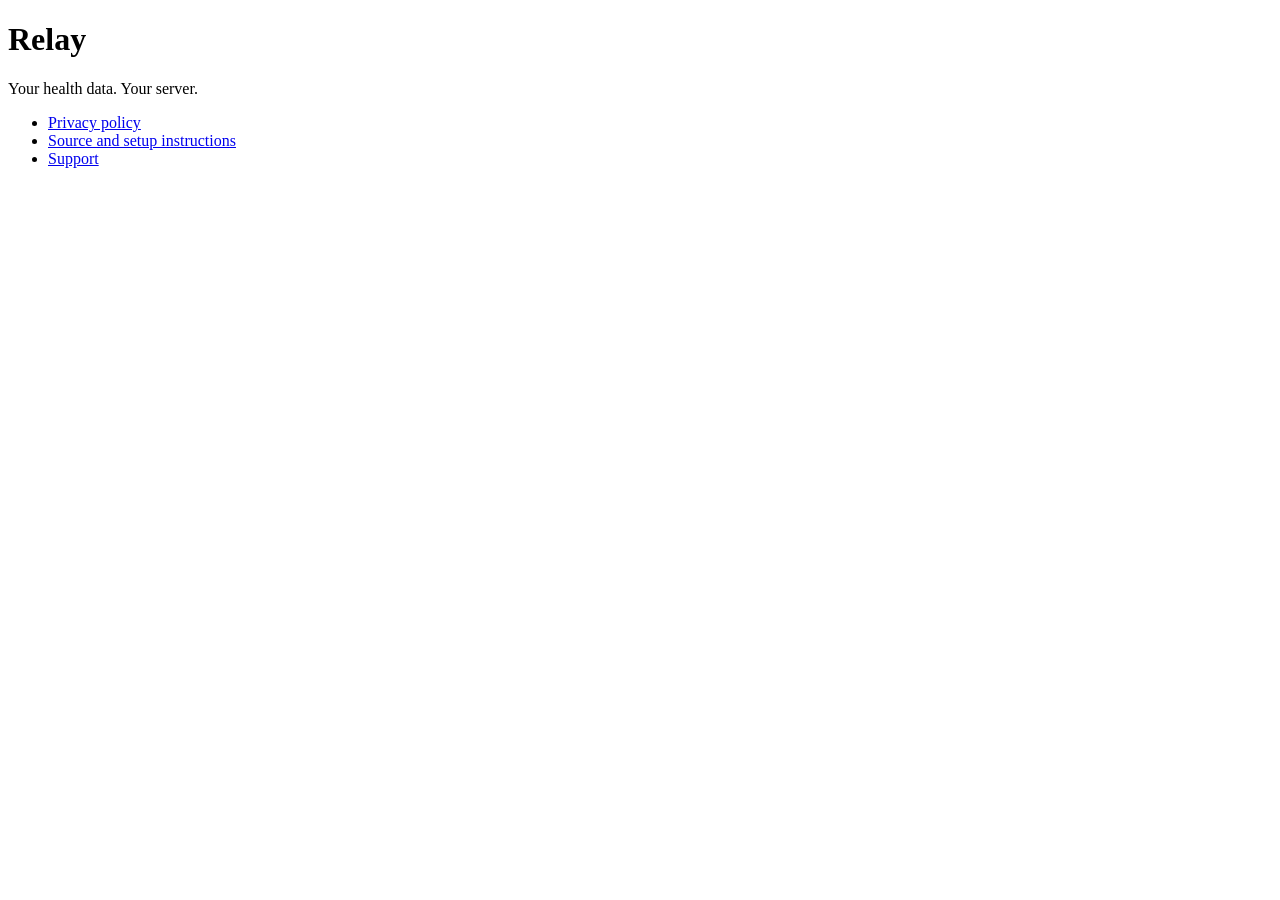
==== index.html @ 7d057d16 "Publish Relay privacy policy" ====
<!doctype html><html lang="en"><head><meta charset="utf-8"><meta name="viewport" content="width=device-width, initial-scale=1"><title>Relay</title></head><body><main><h1>Relay</h1><p>Your health data. Your server.</p><ul><li><a href="privacy.html">Privacy policy</a></li><li><a href="https://github.com/bselleslagh/relay">Source and setup instructions</a></li><li><a href="https://github.com/bselleslagh/relay/issues">Support</a></li></ul></main></body></html>
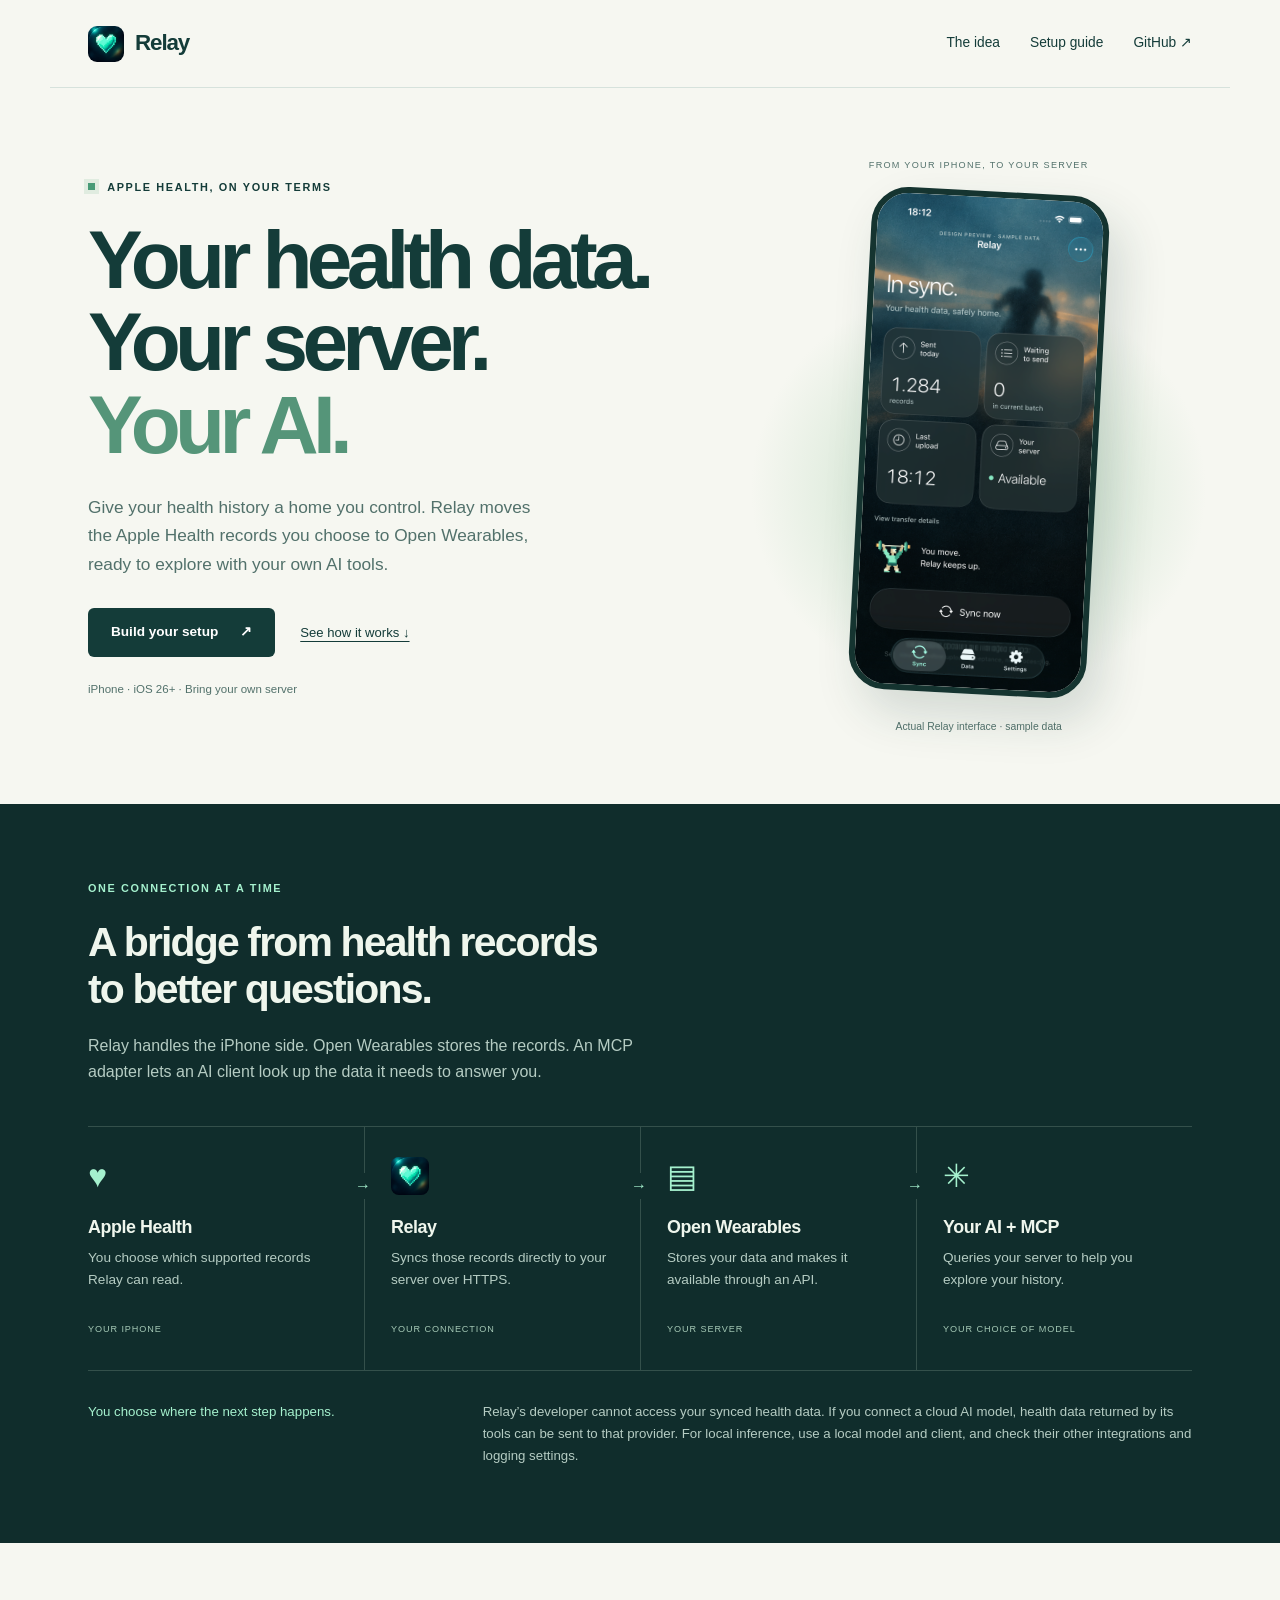
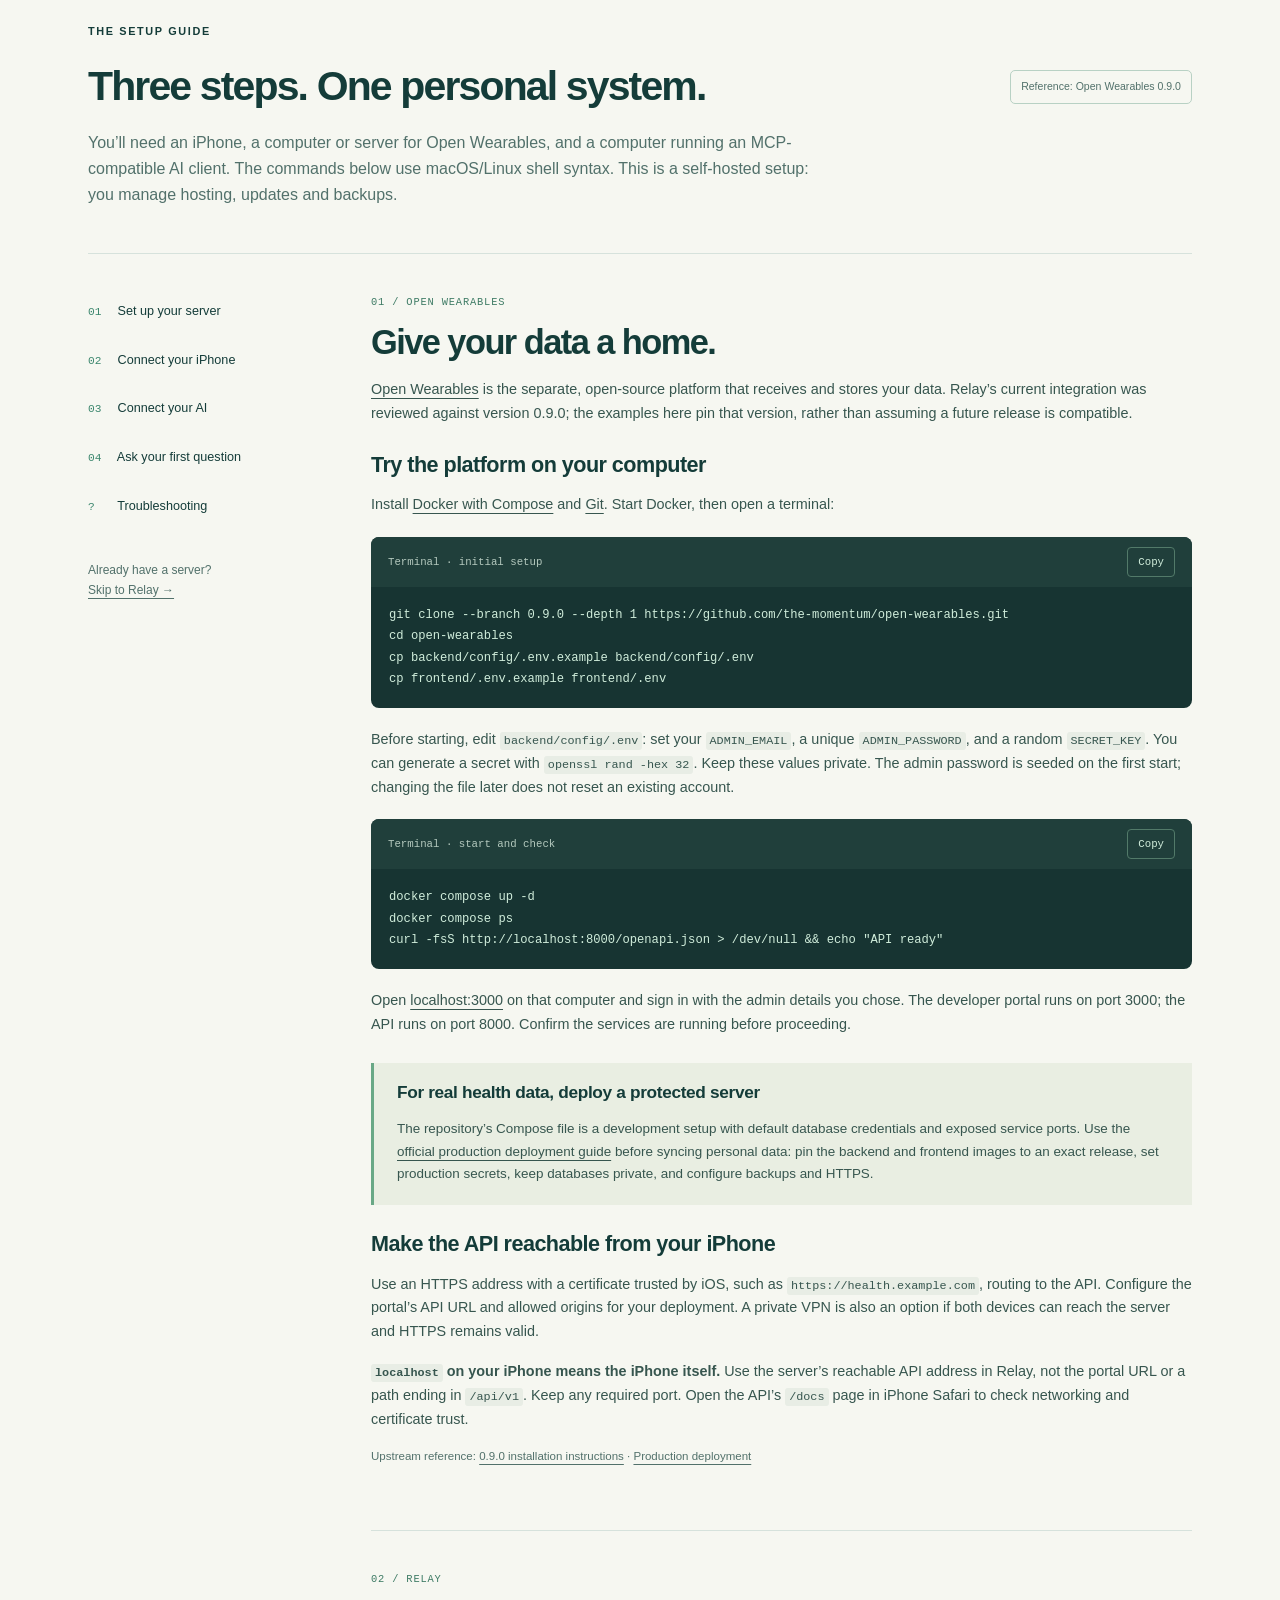
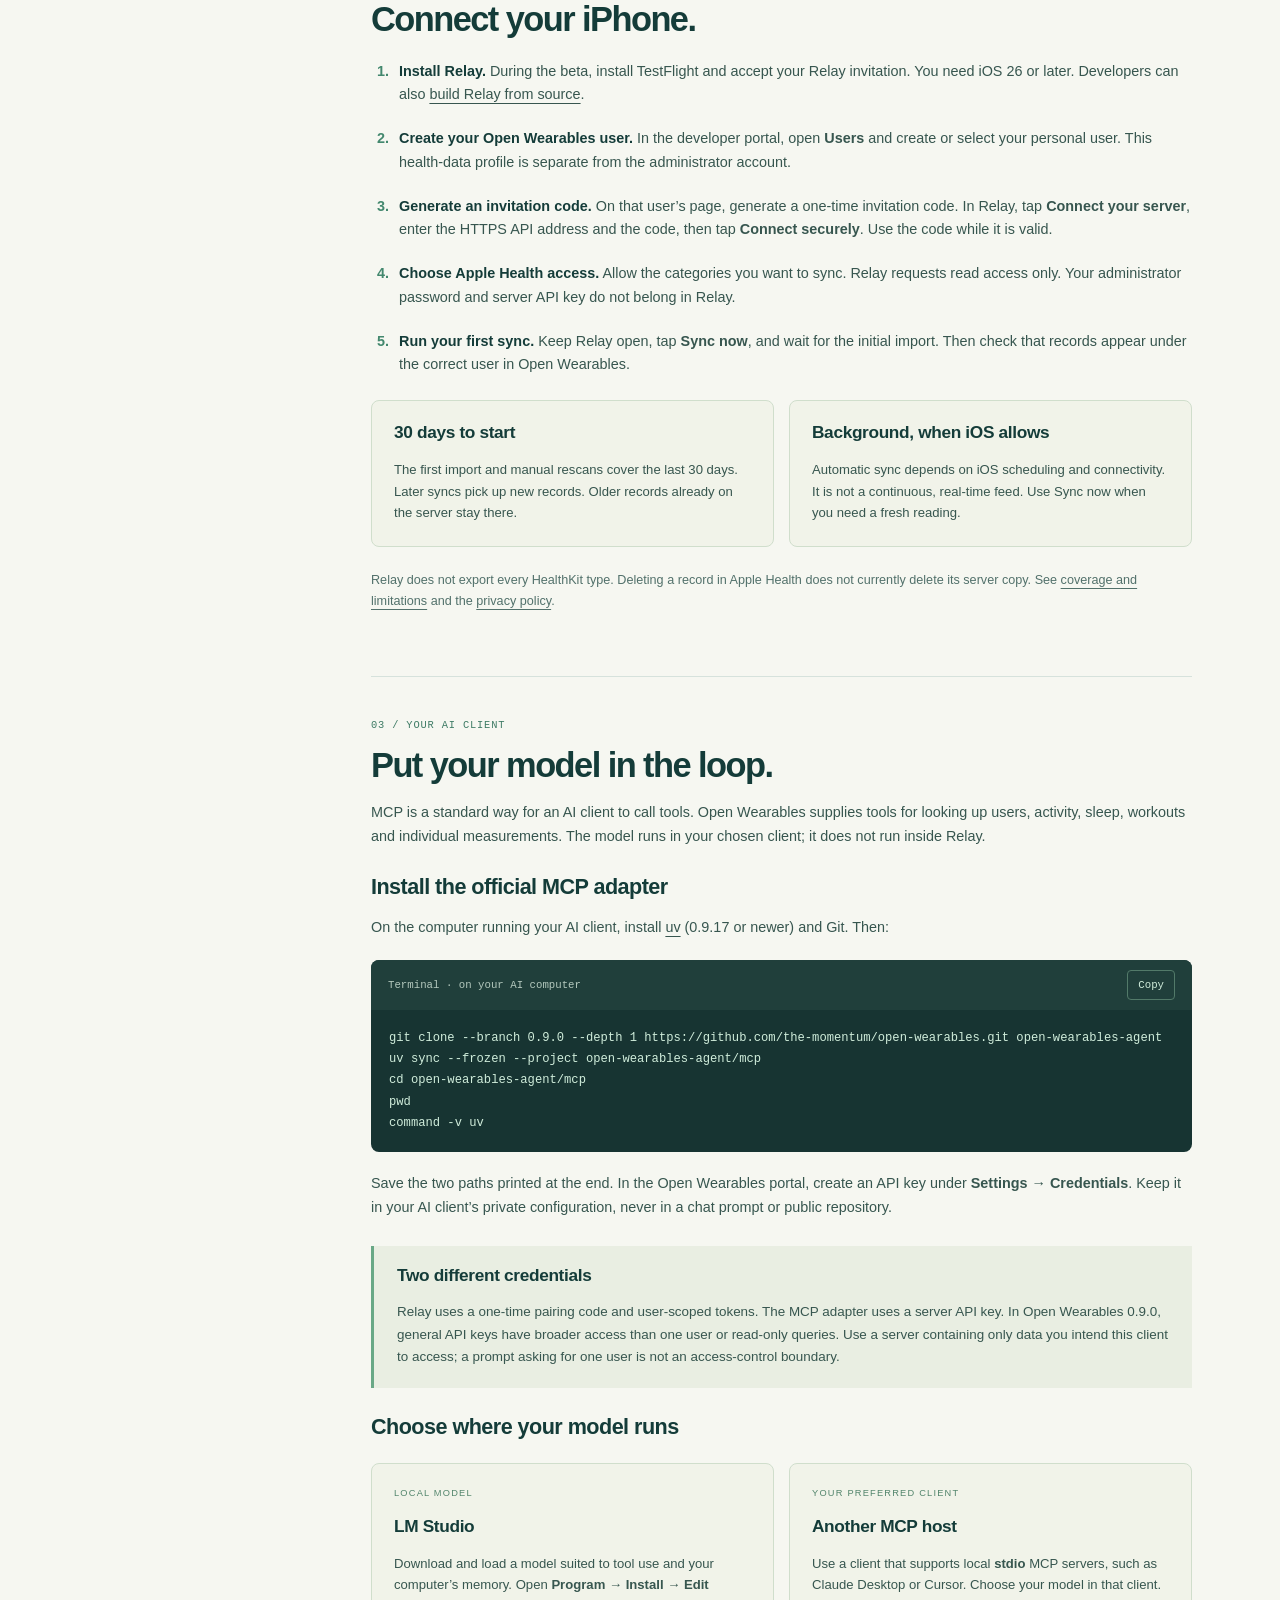
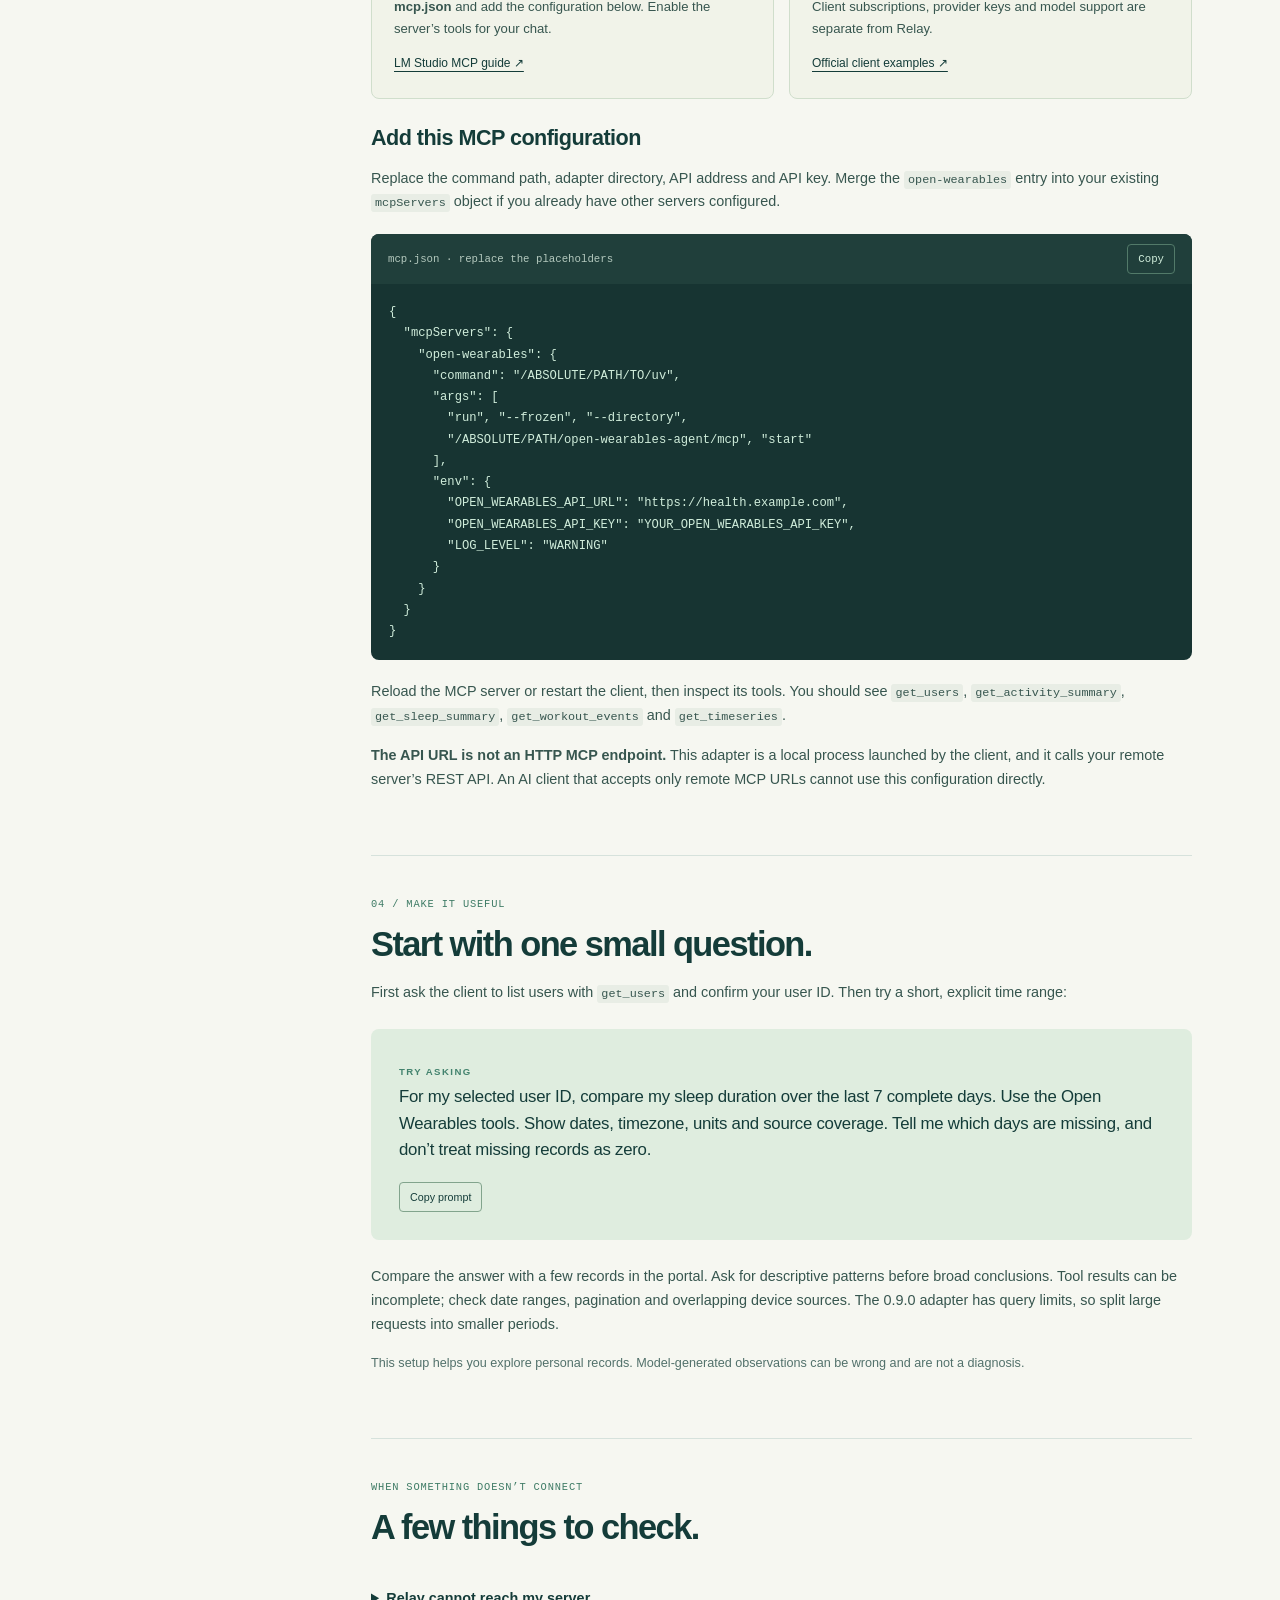
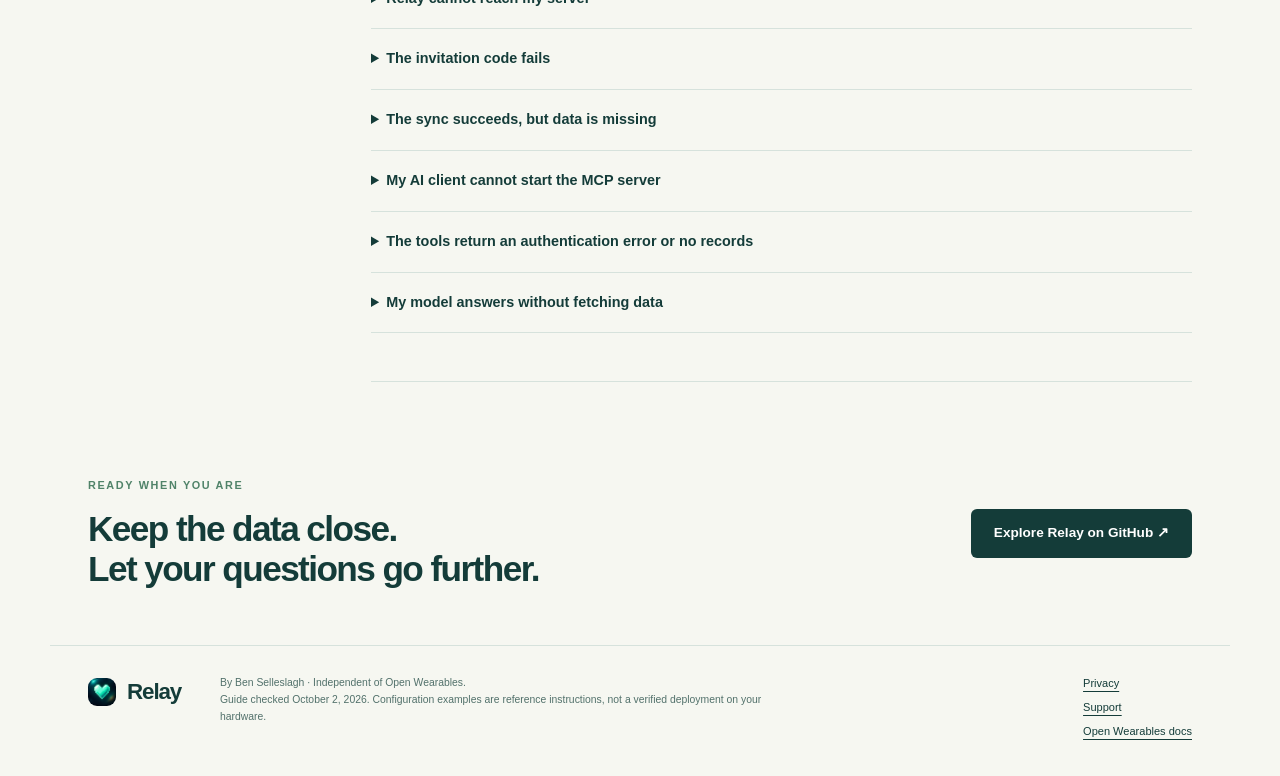
==== commit 6899e0b8: "Publish Relay server and AI setup guide" ====
--- a/index.html
+++ b/index.html
@@ -1 +1,93 @@
-<!doctype html><html lang="en"><head><meta charset="utf-8"><meta name="viewport" content="width=device-width, initial-scale=1"><title>Relay</title></head><body><main><h1>Relay</h1><p>Your health data. Your server.</p><ul><li><a href="privacy.html">Privacy policy</a></li><li><a href="https://github.com/bselleslagh/relay">Source and setup instructions</a></li><li><a href="https://github.com/bselleslagh/relay/issues">Support</a></li></ul></main></body></html>+<!doctype html>
+<html lang="en">
+<head>
+  <meta charset="utf-8">
+  <meta name="viewport" content="width=device-width, initial-scale=1">
+  <meta name="description" content="Connect Apple Health to your own Open Wearables server with Relay, then explore your data using an AI model you choose. A practical setup guide.">
+  <meta name="theme-color" content="#102d2c">
+  <title>Relay — Your health data. Your server. Your AI.</title>
+  <link rel="icon" href="assets/icon.png">
+  <link rel="stylesheet" href="styles.css">
+  <script src="guide.js" defer></script>
+</head>
+<body>
+<a class="skip" href="#main">Skip to content</a>
+<header class="site-header"><a class="brand" href="#"><img src="assets/icon.png" width="36" height="36" alt=""><span>Relay</span></a><nav aria-label="Main navigation"><a href="#how-it-works">The idea</a><a href="#setup">Setup guide</a><a href="https://github.com/bselleslagh/relay">GitHub <span aria-hidden="true">↗</span></a></nav></header>
+<main id="main">
+<section class="hero wrap">
+  <div class="hero-copy"><p class="eyebrow"><span class="status-dot"></span> APPLE HEALTH, ON YOUR TERMS</p><h1>Your health data.<br>Your server.<br><span>Your AI.</span></h1><p class="intro">Give your health history a home you control. Relay moves the Apple Health records you choose to Open Wearables, ready to explore with your own AI tools.</p><div class="actions"><a class="button primary" href="#setup">Build your setup <span aria-hidden="true">↗</span></a><a class="text-link" href="#how-it-works">See how it works ↓</a></div><p class="fine">iPhone · iOS 26+ · Bring your own server</p></div>
+  <figure class="phone-figure"><div class="orbit-label">FROM YOUR IPHONE, TO YOUR SERVER</div><img class="phone" src="assets/relay-sync.png" width="506" height="1100" alt="Relay’s Sync screen, showing transfer status, server availability and a pixel athlete. Demo data."><figcaption>Actual Relay interface · sample data</figcaption></figure>
+</section>
+<section id="how-it-works" class="flow-section"><div class="wrap"><p class="eyebrow">ONE CONNECTION AT A TIME</p><h2>A bridge from health records<br>to better questions.</h2><p class="section-intro">Relay handles the iPhone side. Open Wearables stores the records. An MCP adapter lets an AI client look up the data it needs to answer you.</p>
+<ol class="flow"><li><span class="flow-icon" aria-hidden="true">♥</span><h3>Apple Health</h3><p>You choose which supported records Relay can read.</p><span class="flow-caption">YOUR IPHONE</span></li><li><img class="flow-icon" src="assets/icon.png" width="38" height="38" alt=""><h3>Relay</h3><p>Syncs those records directly to your server over HTTPS.</p><span class="flow-caption">YOUR CONNECTION</span></li><li><span class="flow-icon" aria-hidden="true">▤</span><h3>Open Wearables</h3><p>Stores your data and makes it available through an API.</p><span class="flow-caption">YOUR SERVER</span></li><li><span class="flow-icon" aria-hidden="true">✳</span><h3>Your AI + MCP</h3><p>Queries your server to help you explore your history.</p><span class="flow-caption">YOUR CHOICE OF MODEL</span></li></ol>
+<div class="privacy-note"><strong>You choose where the next step happens.</strong><p>Relay’s developer cannot access your synced health data. If you connect a cloud AI model, health data returned by its tools can be sent to that provider. For local inference, use a local model and client, and check their other integrations and logging settings.</p></div>
+</div></section>
+<section id="setup" class="wrap setup"><div class="section-heading"><div><p class="eyebrow">THE SETUP GUIDE</p><h2>Three steps. One personal system.</h2></div><span class="version-tag">Reference: Open Wearables 0.9.0</span></div><p class="section-intro">You’ll need an iPhone, a computer or server for Open Wearables, and a computer running an MCP-compatible AI client. The commands below use macOS/Linux shell syntax. This is a self-hosted setup: you manage hosting, updates and backups.</p>
+<div class="guide-layout"><aside class="guide-nav"><nav aria-label="Setup steps"><a href="#server"><span>01</span> Set up your server</a><a href="#relay"><span>02</span> Connect your iPhone</a><a href="#ai"><span>03</span> Connect your AI</a><a href="#first-question"><span>04</span> Ask your first question</a><a href="#troubleshooting"><span>?</span> Troubleshooting</a></nav><p>Already have a server?<br><a href="#relay">Skip to Relay →</a></p></aside>
+<div class="guide-content">
+<article id="server" class="step"><div class="step-label">01 / OPEN WEARABLES</div><h2>Give your data a home.</h2><p><a href="https://github.com/the-momentum/open-wearables">Open Wearables</a> is the separate, open-source platform that receives and stores your data. Relay’s current integration was reviewed against version 0.9.0; the examples here pin that version, rather than assuming a future release is compatible.</p>
+<h3>Try the platform on your computer</h3><p>Install <a href="https://docs.docker.com/get-started/get-docker/">Docker with Compose</a> and <a href="https://git-scm.com/downloads">Git</a>. Start Docker, then open a terminal:</p>
+<div class="code-block"><div class="code-title"><span>Terminal · initial setup</span><button type="button" data-copy="server-install">Copy</button></div><pre><code id="server-install">git clone --branch 0.9.0 --depth 1 https://github.com/the-momentum/open-wearables.git
+cd open-wearables
+cp backend/config/.env.example backend/config/.env
+cp frontend/.env.example frontend/.env</code></pre></div>
+<p>Before starting, edit <code>backend/config/.env</code>: set your <code>ADMIN_EMAIL</code>, a unique <code>ADMIN_PASSWORD</code>, and a random <code>SECRET_KEY</code>. You can generate a secret with <code>openssl rand -hex 32</code>. Keep these values private. The admin password is seeded on the first start; changing the file later does not reset an existing account.</p>
+<div class="code-block"><div class="code-title"><span>Terminal · start and check</span><button type="button" data-copy="server-start">Copy</button></div><pre><code id="server-start">docker compose up -d
+docker compose ps
+curl -fsS http://localhost:8000/openapi.json > /dev/null && echo "API ready"</code></pre></div>
+<p>Open <a href="http://localhost:3000">localhost:3000</a> on that computer and sign in with the admin details you chose. The developer portal runs on port 3000; the API runs on port 8000. Confirm the services are running before proceeding.</p>
+<aside class="callout"><h4>For real health data, deploy a protected server</h4><p>The repository’s Compose file is a development setup with default database credentials and exposed service ports. Use the <a href="https://openwearables.io/docs/deployment/docker">official production deployment guide</a> before syncing personal data: pin the backend and frontend images to an exact release, set production secrets, keep databases private, and configure backups and HTTPS.</p></aside>
+<h3>Make the API reachable from your iPhone</h3><p>Use an HTTPS address with a certificate trusted by iOS, such as <code>https://health.example.com</code>, routing to the API. Configure the portal’s API URL and allowed origins for your deployment. A private VPN is also an option if both devices can reach the server and HTTPS remains valid.</p><p><strong><code>localhost</code> on your iPhone means the iPhone itself.</strong> Use the server’s reachable API address in Relay, not the portal URL or a path ending in <code>/api/v1</code>. Keep any required port. Open the API’s <code>/docs</code> page in iPhone Safari to check networking and certificate trust.</p>
+<p class="source">Upstream reference: <a href="https://github.com/the-momentum/open-wearables/blob/0.9.0/README.md#getting-started">0.9.0 installation instructions</a> · <a href="https://openwearables.io/docs/deployment/docker">Production deployment</a></p>
+</article>
+<article id="relay" class="step"><div class="step-label">02 / RELAY</div><h2>Connect your iPhone.</h2><ol class="numbered"><li><strong>Install Relay.</strong> During the beta, install TestFlight and accept your Relay invitation. You need iOS 26 or later. Developers can also <a href="https://github.com/bselleslagh/relay#get-started">build Relay from source</a>.</li><li><strong>Create your Open Wearables user.</strong> In the developer portal, open <b>Users</b> and create or select your personal user. This health-data profile is separate from the administrator account.</li><li><strong>Generate an invitation code.</strong> On that user’s page, generate a one-time invitation code. In Relay, tap <b>Connect your server</b>, enter the HTTPS API address and the code, then tap <b>Connect securely</b>. Use the code while it is valid.</li><li><strong>Choose Apple Health access.</strong> Allow the categories you want to sync. Relay requests read access only. Your administrator password and server API key do not belong in Relay.</li><li><strong>Run your first sync.</strong> Keep Relay open, tap <b>Sync now</b>, and wait for the initial import. Then check that records appear under the correct user in Open Wearables.</li></ol>
+<div class="two-up"><div class="small-card"><h4>30 days to start</h4><p>The first import and manual rescans cover the last 30 days. Later syncs pick up new records. Older records already on the server stay there.</p></div><div class="small-card"><h4>Background, when iOS allows</h4><p>Automatic sync depends on iOS scheduling and connectivity. It is not a continuous, real-time feed. Use Sync now when you need a fresh reading.</p></div></div>
+<p class="quiet">Relay does not export every HealthKit type. Deleting a record in Apple Health does not currently delete its server copy. See <a href="https://github.com/bselleslagh/relay/blob/main/docs/COVERAGE.md">coverage and limitations</a> and the <a href="privacy.html">privacy policy</a>.</p>
+</article>
+<article id="ai" class="step"><div class="step-label">03 / YOUR AI CLIENT</div><h2>Put your model in the loop.</h2><p>MCP is a standard way for an AI client to call tools. Open Wearables supplies tools for looking up users, activity, sleep, workouts and individual measurements. The model runs in your chosen client; it does not run inside Relay.</p>
+<h3>Install the official MCP adapter</h3><p>On the computer running your AI client, install <a href="https://docs.astral.sh/uv/getting-started/installation/">uv</a> (0.9.17 or newer) and Git. Then:</p>
+<div class="code-block"><div class="code-title"><span>Terminal · on your AI computer</span><button type="button" data-copy="mcp-install">Copy</button></div><pre><code id="mcp-install">git clone --branch 0.9.0 --depth 1 https://github.com/the-momentum/open-wearables.git open-wearables-agent
+uv sync --frozen --project open-wearables-agent/mcp
+cd open-wearables-agent/mcp
+pwd
+command -v uv</code></pre></div>
+<p>Save the two paths printed at the end. In the Open Wearables portal, create an API key under <b>Settings → Credentials</b>. Keep it in your AI client’s private configuration, never in a chat prompt or public repository.</p>
+<aside class="callout"><h4>Two different credentials</h4><p>Relay uses a one-time pairing code and user-scoped tokens. The MCP adapter uses a server API key. In Open Wearables 0.9.0, general API keys have broader access than one user or read-only queries. Use a server containing only data you intend this client to access; a prompt asking for one user is not an access-control boundary.</p></aside>
+<h3>Choose where your model runs</h3><div class="two-up"><div class="small-card"><span class="pill">LOCAL MODEL</span><h4>LM Studio</h4><p>Download and load a model suited to tool use and your computer’s memory. Open <b>Program → Install → Edit mcp.json</b> and add the configuration below. Enable the server’s tools for your chat.</p><a href="https://lmstudio.ai/docs/app/mcp">LM Studio MCP guide ↗</a></div><div class="small-card"><span class="pill">YOUR PREFERRED CLIENT</span><h4>Another MCP host</h4><p>Use a client that supports local <b>stdio</b> MCP servers, such as Claude Desktop or Cursor. Choose your model in that client. Client subscriptions, provider keys and model support are separate from Relay.</p><a href="https://github.com/the-momentum/open-wearables/blob/0.9.0/mcp/README.md">Official client examples ↗</a></div></div>
+<h3>Add this MCP configuration</h3><p>Replace the command path, adapter directory, API address and API key. Merge the <code>open-wearables</code> entry into your existing <code>mcpServers</code> object if you already have other servers configured.</p>
+<div class="code-block"><div class="code-title"><span>mcp.json · replace the placeholders</span><button type="button" data-copy="mcp-json">Copy</button></div><pre><code id="mcp-json">{
+  "mcpServers": {
+    "open-wearables": {
+      "command": "/ABSOLUTE/PATH/TO/uv",
+      "args": [
+        "run", "--frozen", "--directory",
+        "/ABSOLUTE/PATH/open-wearables-agent/mcp", "start"
+      ],
+      "env": {
+        "OPEN_WEARABLES_API_URL": "https://health.example.com",
+        "OPEN_WEARABLES_API_KEY": "YOUR_OPEN_WEARABLES_API_KEY",
+        "LOG_LEVEL": "WARNING"
+      }
+    }
+  }
+}</code></pre></div>
+<p>Reload the MCP server or restart the client, then inspect its tools. You should see <code>get_users</code>, <code>get_activity_summary</code>, <code>get_sleep_summary</code>, <code>get_workout_events</code> and <code>get_timeseries</code>.</p><p><strong>The API URL is not an HTTP MCP endpoint.</strong> This adapter is a local process launched by the client, and it calls your remote server’s REST API. An AI client that accepts only remote MCP URLs cannot use this configuration directly.</p>
+</article>
+<article id="first-question" class="step"><div class="step-label">04 / MAKE IT USEFUL</div><h2>Start with one small question.</h2><p>First ask the client to list users with <code>get_users</code> and confirm your user ID. Then try a short, explicit time range:</p><div class="prompt-card"><span class="eyebrow">TRY ASKING</span><blockquote id="sample-prompt">For my selected user ID, compare my sleep duration over the last 7 complete days. Use the Open Wearables tools. Show dates, timezone, units and source coverage. Tell me which days are missing, and don’t treat missing records as zero.</blockquote><button type="button" data-copy="sample-prompt">Copy prompt</button></div>
+<p>Compare the answer with a few records in the portal. Ask for descriptive patterns before broad conclusions. Tool results can be incomplete; check date ranges, pagination and overlapping device sources. The 0.9.0 adapter has query limits, so split large requests into smaller periods.</p><p class="quiet">This setup helps you explore personal records. Model-generated observations can be wrong and are not a diagnosis.</p>
+</article>
+<article id="troubleshooting" class="step"><div class="step-label">WHEN SOMETHING DOESN’T CONNECT</div><h2>A few things to check.</h2>
+<details><summary>Relay cannot reach my server</summary><p>Check the API address in iPhone Safari, HTTPS certificate trust, VPN connectivity and the reverse proxy. A portal on port 3000 is not the API on port 8000. Do not use your computer’s localhost address on the phone.</p></details>
+<details><summary>The invitation code fails</summary><p>Generate a fresh code for the intended user. Codes are single-use and expire. Enter the invitation code in Relay, not an administrator password or MCP API key.</p></details>
+<details><summary>The sync succeeds, but data is missing</summary><p>Check the correct user, supported data types, Health permissions and the 30-day import window. iOS does not tell Relay which read permissions you denied. After changing access in Health, use Relay’s Settings → History → Rescan last 30 days.</p></details>
+<details><summary>My AI client cannot start the MCP server</summary><p>Use absolute paths for uv and the MCP directory. Check that uv is installed for the same OS/user as the client, dependencies installed successfully, and the client supports stdio MCP. Read its MCP logs for startup errors.</p></details>
+<details><summary>The tools return an authentication error or no records</summary><p>Use a valid Open Wearables API key, the API base URL without /api/v1, and a network route from the AI computer to the server. Confirm the user ID, date range and completed phone sync. An AI provider’s API key cannot authenticate to Open Wearables.</p></details>
+<details><summary>My model answers without fetching data</summary><p>Enable the MCP tools in the chat and choose a model that handles tool calls. Ask it to call get_users explicitly and inspect the tool result. If the model cannot use tools reliably, switch models instead of trusting invented health summaries.</p></details>
+</article>
+</div></div></section>
+<section class="closing wrap"><div><p class="eyebrow">READY WHEN YOU ARE</p><h2>Keep the data close.<br>Let your questions go further.</h2></div><a class="button primary" href="https://github.com/bselleslagh/relay">Explore Relay on GitHub ↗</a></section>
+</main>
+<footer class="wrap"><a class="brand" href="#"><img src="assets/icon.png" width="28" height="28" alt="">Relay</a><p>By Ben Selleslagh · Independent of Open Wearables.<br>Guide checked October 2, 2026. Configuration examples are reference instructions, not a verified deployment on your hardware.</p><nav aria-label="Footer"><a href="privacy.html">Privacy</a><a href="https://github.com/bselleslagh/relay/issues">Support</a><a href="https://openwearables.io/docs">Open Wearables docs</a></nav></footer>
+<div class="sr-only" role="status" id="copy-status" aria-live="polite"></div>
+</body>
+</html>
--- a/styles.css
+++ b/styles.css
@@ -0,0 +1,3 @@
+:root{color-scheme:light;--ink:#143c39;--muted:#52716b;--mint:#a5f1ce;--line:#d6e2dc;--paper:#f6f7f1;--dark:#102d2c;font-family:Inter,-apple-system,BlinkMacSystemFont,"Segoe UI",sans-serif;font-size:16px;line-height:1.65}*{box-sizing:border-box}html{scroll-behavior:smooth;scroll-padding-top:100px}body{margin:0;background:var(--paper);color:var(--ink)}a{color:inherit;text-underline-offset:4px}a:hover{color:#267967}button,a{touch-action:manipulation}button{font:inherit;cursor:pointer}a:focus-visible,button:focus-visible,summary:focus-visible{outline:3px solid #299b74;outline-offset:5px}h1,h2,h3,h4,p,figure{margin:0}h1,h2,h3,h4{line-height:1.14;font-weight:550;letter-spacing:-.045em}p{margin:1rem 0}h2{font-size:clamp(2rem,3.2vw,3rem)}h3{font-size:1.35rem;margin:1.7rem 0 .7rem;letter-spacing:-.025em}h4{font-size:1.08rem;letter-spacing:-.02em}img{max-width:100%;height:auto}.wrap{max-width:1180px;padding:0 38px;margin:auto}.site-header{height:88px;display:flex;align-items:center;justify-content:space-between;max-width:1180px;margin:auto;padding:0 38px;border-bottom:1px solid var(--line)}.brand{display:inline-flex;gap:11px;align-items:center;text-decoration:none;font-size:1.4rem;font-weight:650;letter-spacing:-.05em}.brand img{border-radius:9px}.site-header nav{display:flex;gap:30px;font-size:.86rem}.site-header nav a{text-decoration:none}.hero{display:grid;grid-template-columns:1.4fr 1fr;align-items:center;gap:80px;padding-top:70px;padding-bottom:68px}.eyebrow{font-size:.68rem;letter-spacing:.15em;font-weight:700;margin:0 0 22px}.status-dot{display:inline-block;width:7px;height:7px;background:#489b77;margin:0 8px 1px 0;box-shadow:0 0 0 4px #e0ece0}.hero h1{font-size:clamp(3.6rem,6.4vw,5.5rem);letter-spacing:-.07em;line-height:1.01}.hero h1 span{color:#559579}.intro{font-size:1.08rem;max-width:460px;color:var(--muted);margin:26px 0 30px}.actions{display:flex;gap:25px;align-items:center;flex-wrap:wrap}.button{display:inline-flex;align-items:center;justify-content:center;gap:22px;padding:13px 23px;border-radius:6px;text-decoration:none;font-size:.85rem;font-weight:600}.primary{background:var(--ink);color:#fff}.primary:hover{background:#255d51;color:#fff}.text-link{font-size:.82rem}.fine{font-size:.72rem;color:var(--muted);margin-top:23px}.phone-figure{text-align:center;position:relative}.phone-figure:before{content:"";position:absolute;inset:18% -8% 3%;border-radius:50%;background:radial-gradient(ellipse,#c1ddc4,transparent 65%);z-index:-1}.phone{display:block;width:238px;margin:0 auto;border:6px solid #153430;border-radius:37px;box-shadow:14px 22px 48px #193f3829;transform:rotate(3deg)}.orbit-label{font-size:.57rem;letter-spacing:.14em;color:var(--muted);margin:0 0 18px}figcaption{font-size:.65rem;color:var(--muted);margin-top:24px}.flow-section{background:var(--dark);color:#eff6ed;padding:76px 0}.flow-section .eyebrow{color:var(--mint)}.section-intro{max-width:740px;color:var(--muted);margin:20px 0 35px}.flow-section .section-intro{color:#b5ccc3;max-width:600px}.flow{display:grid;grid-template-columns:repeat(4,1fr);list-style:none;padding:0;margin:40px 0 0;border-top:1px solid #34504b;border-bottom:1px solid #34504b}.flow li{padding:30px 28px 30px 0;position:relative}.flow li+li{padding-left:26px;border-left:1px solid #34504b}.flow li+li:before{content:"→";position:absolute;left:-10px;top:46px;background:var(--dark);color:var(--mint)}.flow-icon{display:flex;font-size:2rem;line-height:1;align-items:center;height:38px;color:var(--mint);border-radius:8px}.flow h3{font-size:1.12rem;margin:22px 0 10px}.flow p{font-size:.85rem;color:#b5ccc3;margin:0 0 22px}.flow-caption{font-size:.57rem;letter-spacing:.1em;color:#a5c9b6}.privacy-note{display:grid;grid-template-columns:1fr 2fr;gap:40px;padding-top:30px;font-size:.83rem}.privacy-note strong{font-weight:500;color:var(--mint)}.privacy-note p{margin:0;color:#b5ccc3}.setup{padding-top:80px;padding-bottom:35px}.section-heading{display:flex;align-items:end;gap:20px;justify-content:space-between}.version-tag{font-size:.66rem;white-space:nowrap;border:1px solid #b8d1c4;border-radius:5px;padding:7px 10px;color:var(--muted);margin-bottom:6px}.guide-layout{display:grid;grid-template-columns:218px minmax(0,1fr);gap:65px;border-top:1px solid var(--line);margin-top:44px}.guide-nav{padding-top:38px}.guide-nav nav{position:sticky;top:32px;display:grid;gap:10px}.guide-nav nav a{font-size:.79rem;padding:9px 0;text-decoration:none}.guide-nav nav span{color:#3c876e;display:inline-block;width:26px;font: .7rem ui-monospace,monospace}.guide-nav>p{font-size:.75rem;color:var(--muted);margin-top:35px}.step{padding:42px 0 48px;border-bottom:1px solid var(--line)}.step-label{color:#3e7b65;font: .65rem ui-monospace,SFMono-Regular,monospace;letter-spacing:.08em;margin-bottom:15px}.step h2{font-size:2.15rem}.step p,.numbered{font-size:.9rem}.step p{color:#37564f}.step code{font-size:.82em;background:#e8ede5;padding:2px 4px;border-radius:3px;overflow-wrap:anywhere}.code-block{background:#173432;border-radius:8px;overflow:hidden;margin:20px 0;color:#d0eddb}.code-title{display:flex;align-items:center;justify-content:space-between;background:#203f3b;padding:10px 17px;font: .67rem ui-monospace,monospace;color:#b4c9be}.code-title button,.prompt-card button{border:1px solid #527a69;background:transparent;color:#d0eddb;border-radius:4px;padding:3px 10px;font-size:.67rem;min-height:30px}.code-title button:hover{background:#375e4c}pre{margin:0;padding:18px;overflow:auto;line-height:1.75;font: .76rem/1.75 ui-monospace,SFMono-Regular,Consolas,monospace;tab-size:2}.step pre code{background:none;border-radius:0;padding:0;font:inherit;overflow-wrap:normal}.callout{border-left:3px solid #69a886;background:#e9eee2;padding:20px 23px;margin:26px 0}.callout p{margin-bottom:0;font-size:.84rem}.source{font-size:.72rem!important;color:var(--muted)!important}.numbered{padding-left:22px}.numbered li{padding-left:6px;margin:20px 0;color:#37564f}.numbered li::marker{color:#43886e;font-weight:600}.numbered strong{color:var(--ink)}.two-up{display:grid;grid-template-columns:1fr 1fr;gap:15px;margin:23px 0}.small-card{border:1px solid #d0decc;border-radius:8px;padding:22px;background:#f1f3e9}.small-card p{font-size:.82rem;margin-bottom:0}.small-card a{font-size:.75rem;display:inline-block;margin-top:15px}.pill{font-size:.58rem;letter-spacing:.13em;color:#51846b;display:block;margin-bottom:16px}.quiet{font-size:.79rem!important;color:var(--muted)!important}.prompt-card{background:#dfeddf;border-radius:8px;padding:28px;margin:25px 0}.prompt-card .eyebrow{font-size:.6rem;color:#43836e}.prompt-card blockquote{margin:0;font-size:1.05rem;line-height:1.6;letter-spacing:-.015em}.prompt-card button{color:var(--ink);margin-top:18px;border-color:#82a48d}details{border-bottom:1px solid var(--line);padding:18px 0}details:first-of-type{margin-top:22px}summary{font-size:.9rem;font-weight:550;cursor:pointer;padding-right:15px}details p{font-size:.83rem!important;margin-bottom:2px}.closing{margin-top:15px;padding-top:45px;padding-bottom:55px;display:flex;justify-content:space-between;align-items:center;gap:35px}.closing h2{font-size:2.2rem}.closing .eyebrow{margin-bottom:14px;color:#508369}footer{border-top:1px solid var(--line);display:grid;grid-template-columns:100px 1fr auto;gap:32px;align-items:start;padding-top:28px!important;padding-bottom:35px!important}footer p{font-size:.65rem;color:var(--muted);margin:0;max-width:560px}footer nav{display:grid;gap:6px;font-size:.69rem}.sr-only,.skip{position:absolute;width:1px;height:1px;overflow:hidden;clip-path:inset(50%)}.skip:focus{width:auto;height:auto;clip-path:none;top:10px;left:10px;padding:10px;background:white;z-index:10}@media(max-width:950px){.hero{gap:35px}.guide-layout{gap:35px;grid-template-columns:180px minmax(0,1fr)}.section-heading{display:block}.version-tag{display:inline-block;margin-top:20px}.flow li{padding-right:15px}.flow li+li{padding-left:18px}footer{grid-template-columns:100px 1fr}footer nav{grid-column:2;display:flex;flex-wrap:wrap;gap:20px}}@media(max-width:680px){html{scroll-padding-top:24px}.wrap,.site-header{padding-left:23px;padding-right:23px}.site-header{height:75px}.site-header nav{gap:17px;font-size:.74rem}.site-header nav a:first-child{display:none}.hero{grid-template-columns:1fr;gap:40px;padding-top:48px;padding-bottom:48px}.hero h1{font-size:3.8rem}.intro{font-size:1rem}.phone{width:205px}.phone-figure{margin:5px 0 0}.phone-figure:before{inset:3% 10% 0}.flow-section{padding:50px 0}.flow{grid-template-columns:1fr 1fr}.flow li{padding:26px 17px 26px 0}.flow li+li{padding-left:18px}.flow li:nth-child(3){border-left:0;padding-left:0;border-top:1px solid #34504b}.flow li:nth-child(4){border-top:1px solid #34504b}.flow li:nth-child(3):before{display:none}.privacy-note{grid-template-columns:1fr;gap:10px}.setup{padding-top:50px}.guide-layout{grid-template-columns:1fr;gap:0;margin-top:28px}.guide-nav{padding-top:18px}.guide-nav nav{display:flex;flex-wrap:wrap;gap:0 17px}.guide-nav nav a{font-size:.73rem}.guide-nav>p{margin-top:15px}.step{padding:36px 0}.step h2{font-size:1.9rem}.two-up{grid-template-columns:1fr}.closing{display:block}.closing .button{margin-top:25px}.closing h2{font-size:1.9rem}footer{grid-template-columns:1fr;gap:18px}footer nav{grid-column:1}.code-title{padding:9px 12px;font-size:.6rem}pre{padding:14px;font-size:.69rem}.prompt-card{padding:22px}.actions{gap:20px}.button{padding:13px 19px}}@media(prefers-reduced-motion:reduce){html{scroll-behavior:auto}}@media print{.site-header,.guide-nav,.phone-figure,.actions,button{display:none!important}.hero,.guide-layout{display:block}.wrap{max-width:none;padding:0}.flow-section{color:#000;background:#fff}.flow p,.privacy-note p,.flow-section .section-intro{color:#333}.step{break-inside:avoid}pre{white-space:pre-wrap}.code-block{background:#eee;color:#000}body{background:#fff}}
+.guide-content{min-width:0}
+@media(max-width:680px){.hero h1{font-size:clamp(2.6rem,12vw,3.3rem)}}
